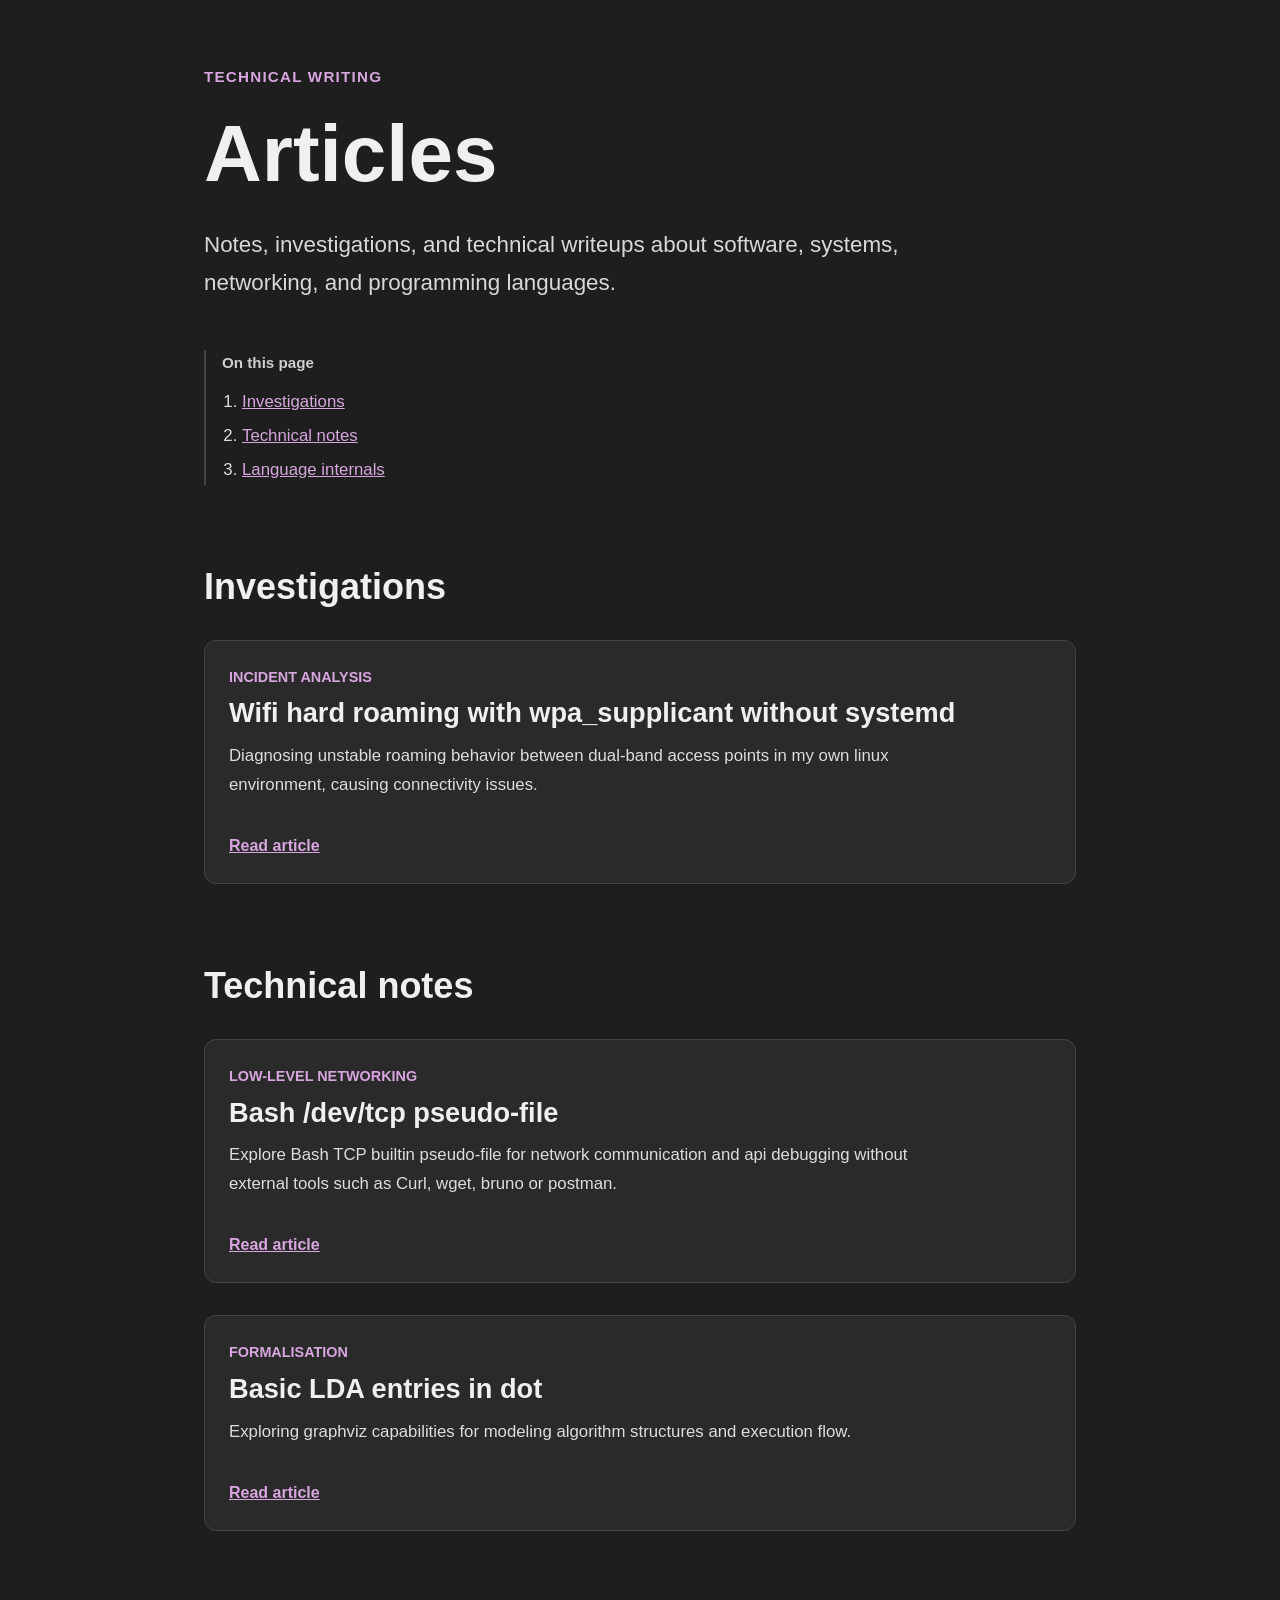
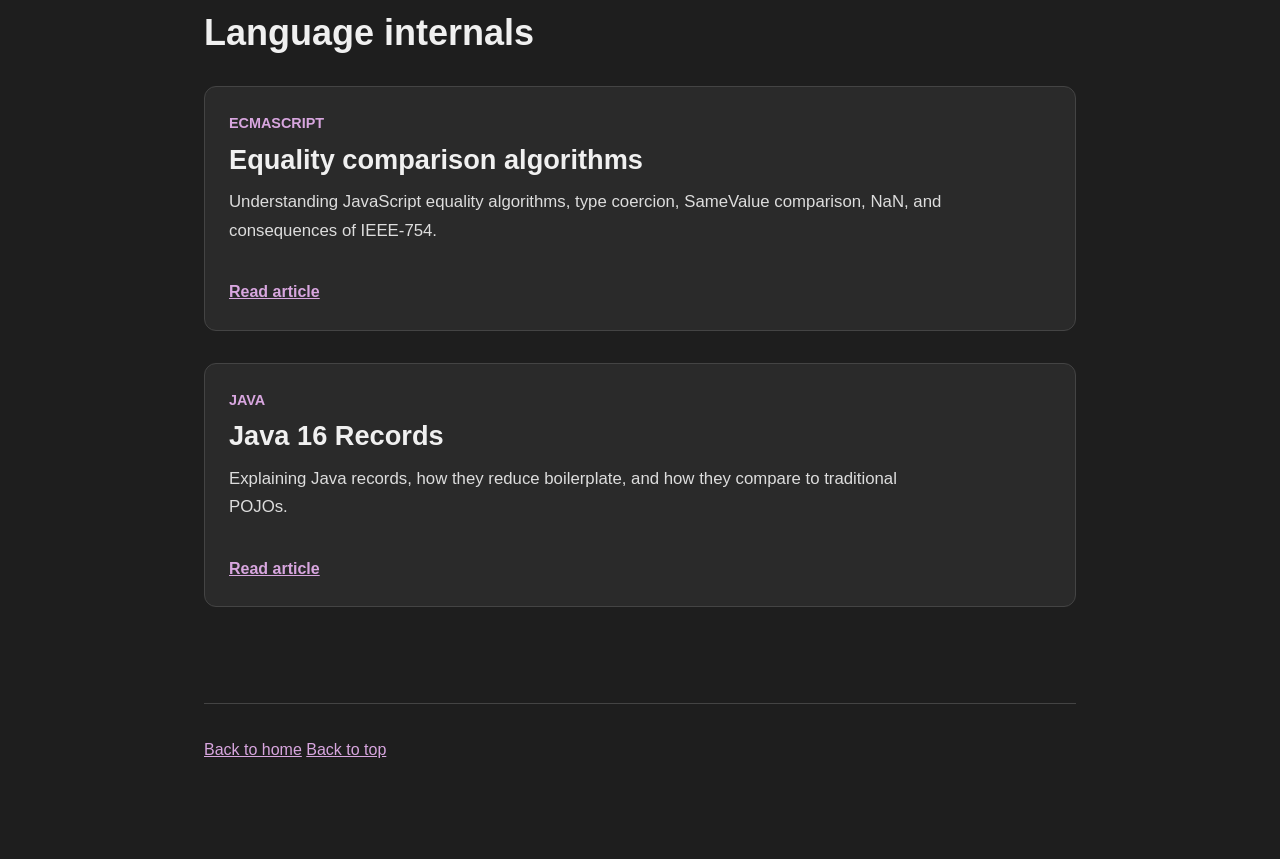
==== articles/index.html @ ea882281 "changes." ====
<!DOCTYPE html>
<html lang="en">

<head>
  <title>Articles — Riley</title>

  <meta charset="UTF-8">
  <meta name="viewport" content="width=device-width, initial-scale=1, user-scalable=yes">

  <link rel="icon" type="image/x-icon" href="/resources/images/favicon-light.ico" media="(prefers-color-scheme: light)">
  <link rel="icon" type="image/x-icon" href="/resources/images/favicon-dark.ico" media="(prefers-color-scheme: dark)">
  <link type="text/plain" rel="author" href="https://Riley-dsv.github.io/humans.txt">

  <link rel="stylesheet" href="../style/colors.css">
  <link rel="stylesheet" href="../style/main.css">
  <link rel="stylesheet" href="../style/layout.css">
  <link rel="stylesheet" href="../style/typography.css">
  <link rel="stylesheet" href="../style/navigation.css">
  <link rel="stylesheet" href="../style/writing.css">
  <link rel="stylesheet" href="../style/footer.css">
</head>

<body>
  <header id="top">
    <p class="eyebrow">Technical writing</p>

    <h1>Articles</h1>

    <p class="subtitle">
      Notes, investigations, and technical writeups about software,
      systems, networking, and programming languages.
    </p>
  </header>

  <nav class="jump-table" aria-labelledby="navigation-title">
    <p id="navigation-title">On this page</p>

    <ol>
      <li><a href="#investigations">Investigations</a></li>
      <li><a href="#technical-notes">Technical notes</a></li>
      <li><a href="#language-notes">Language internals</a></li>
    </ol>
  </nav>

  <main>
    <section id="investigations" aria-labelledby="investigations-title">
      <h2 id="investigations-title">Investigations</h2>

      <article class="writing-card">
        <p class="section-label">Incident Analysis</p>

        <h3>Wifi hard roaming with wpa_supplicant without systemd</h3>

        <p>
          Diagnosing unstable roaming behavior between dual-band access points in my own linux environment, causing
          connectivity issues.
        </p>

        <a class="standalone-link" href="./wifi-hard-roaming-wpa-supplicant-no-systemd.html">
          Read article
        </a>
      </article>
    </section>

    <section id="technical-notes" aria-labelledby="technical-notes-title">
      <h2 id="technical-notes-title">Technical notes</h2>

      <article class="writing-card">
        <p class="section-label">Low-level networking</p>

        <h3>Bash /dev/tcp pseudo-file</h3>

        <p>
          Explore Bash TCP builtin pseudo-file for network communication and api debugging without external tools such
          as Curl, wget, bruno or postman.
        </p>

        <a class="standalone-link" href="./bash-devtcp-pseudo-file.html">
          Read article
        </a>
      </article>

      <article class="writing-card">
        <p class="section-label">Formalisation</p>

        <h3>Basic LDA entries in dot</h3>

        <p>
          Exploring graphviz capabilities for modeling algorithm structures and execution flow.
        </p>

        <a class="standalone-link" href="./basic-lda-entries-in-dot.html">
          Read article
        </a>
      </article>
    </section>

    <section id="language-notes" aria-labelledby="language-notes-title">
      <h2 id="language-notes-title">Language internals</h2>

      <article class="writing-card">
        <p class="section-label">ECMAScript</p>

        <h3>Equality comparison algorithms</h3>

        <p>
          Understanding JavaScript equality algorithms, type coercion,
          SameValue comparison, NaN, and consequences of IEEE-754.
        </p>

        <a class="standalone-link" href="./equality-comparison-algorithms.html">
          Read article
        </a>
      </article>

      <article class="writing-card">
        <p class="section-label">Java</p>

        <h3>Java 16 Records</h3>

        <p>
          Explaining Java records, how they reduce boilerplate,
          and how they compare to traditional POJOs.
        </p>

        <a class="standalone-link" href="./java-16-records.html">
          Read article
        </a>
      </article>
    </section>
  </main>

  <footer>
    <a href="../">Back to home</a>
    <a href="#top">Back to top</a>
  </footer>
</body>

</html>
---- style/colors.css ----
:root
{
  --background: #1e1e1e;
  --surface: #2a2a2a;
  --text: #f0f0f0;
  --accent: #d8a6df;
  --border: #444;
}
---- style/main.css ----
*
{
  box-sizing: border-box;
}

html
{
  scroll-behavior: smooth;
}

body
{
  margin: 0;
  padding: 0;
  background-color: var(--background);
  color: var(--text);
  font-family: Inter, "IBM Plex Sans", sans-serif;
  line-height: 1.7;
}

img
{
  max-width: 100%;
  height: auto;
}

a
{
  color: var(--accent);
}

a:hover
{
  text-decoration: none;
}

a:focus
{
  outline: 2px solid var(--accent);
  outline-offset: 4px;
}

::selection
{
  background-color: var(--accent);
  color: var(--background);
}

abbr
{
  font-style: oblique;
  color: var(--accent);
}
---- style/layout.css ----
body
{
  max-width: 920px;

  margin: 0 auto;
  padding: 4rem 1.5rem 6rem 1.5rem;
}

section
{
  margin-top: 5rem;
}

.project-card
{
  margin-top: 2rem;
}

footer
{
  margin-top: 6rem;
  padding-top: 2rem;

  border-top: 1px solid var(--border);
}

.note {
  margin: 1rem 0;
  padding-left: 1rem;
  border-left: 2px solid var(--accent);
  color: #cfcfcf;
  font-size: 0.95rem;
}
---- style/typography.css ----
h1, h2, h3, h4, p, li, dt, dd
{
  margin-top: 0;
}

h1, h2, h3
{
  font-weight: 700;
  line-height: 1.2;
}

h1
{
  font-size: clamp(3rem, 10vw, 5rem);
  margin-bottom: 1.5rem;
}

h2
{
  margin-bottom: 2rem;
  font-size: 2.25rem;
}

h3
{
  margin-bottom: 1rem;
  font-size: 1.7rem;
}

h4
{
  margin-bottom: 0.75rem;
  font-size: 1.1rem;
}

p, li, dd
{
  color: #dddddd;
  font-size: 1.05rem;
}

.subtitle
{
  max-width: 760px;

  color: #d8d8d8;

  font-size: 1.4rem;
  font-style: normal;
}

.eyebrow
{
  margin-bottom: 1rem;

  color: var(--accent);

  font-size: 0.95rem;
  font-weight: 700;
  text-transform: uppercase;
  letter-spacing: 0.08em;
}

.section-label
{
  margin-bottom: 0.5rem;

  color: var(--accent);

  font-size: 0.9rem;
  font-weight: 700;
  text-transform: uppercase;
}

code
{
  padding: 0.15rem 0.4rem;

  border: 1px solid var(--border);
  border-radius: 6px;

  background-color: var(--surface);

  font-family: "IBM Plex Mono", monospace;
  font-size: 0.95em;
}
---- style/navigation.css ----
.jump-table
{
  margin-top: 3rem;

  padding-left: 1rem;

  border-left: 2px solid var(--border);
}

.jump-table p
{
  margin-bottom: 0.75rem;

  color: #cfcfcf;

  font-size: 0.95rem;
  font-weight: 700;
}

.jump-table ol
{
  margin: 0;
  padding-left: 1.25rem;
}

.jump-table li
{
  margin-top: 0.35rem;
}
---- style/writing.css ----
.writing-card
{
  margin-top: 2rem;
  padding: 1.5rem;

  border: 1px solid var(--border);
  border-radius: 12px;

  background-color: var(--surface);
}

.writing-card h3
{
  margin-bottom: 0.75rem;
}

.writing-card p
{
  max-width: 720px;
}

.entry-list
{
  margin: 0;
  padding-left: 1.5rem;
}

.entry-list li
{
  margin-top: 0.75rem;
}

.entry-list time
{
  display: inline-block;
  min-width: 8.5rem;

  color: var(--accent);

  font-family: "IBM Plex Mono", monospace;
  font-size: 0.95rem;
}

.standalone-link
{
  display: inline-block;
  margin-top: 1rem;
  font-weight: 700;
}
---- style/footer.css ----
footer p
{
  max-width: 760px;
}

footer a
{
  color: var(--accent);
}
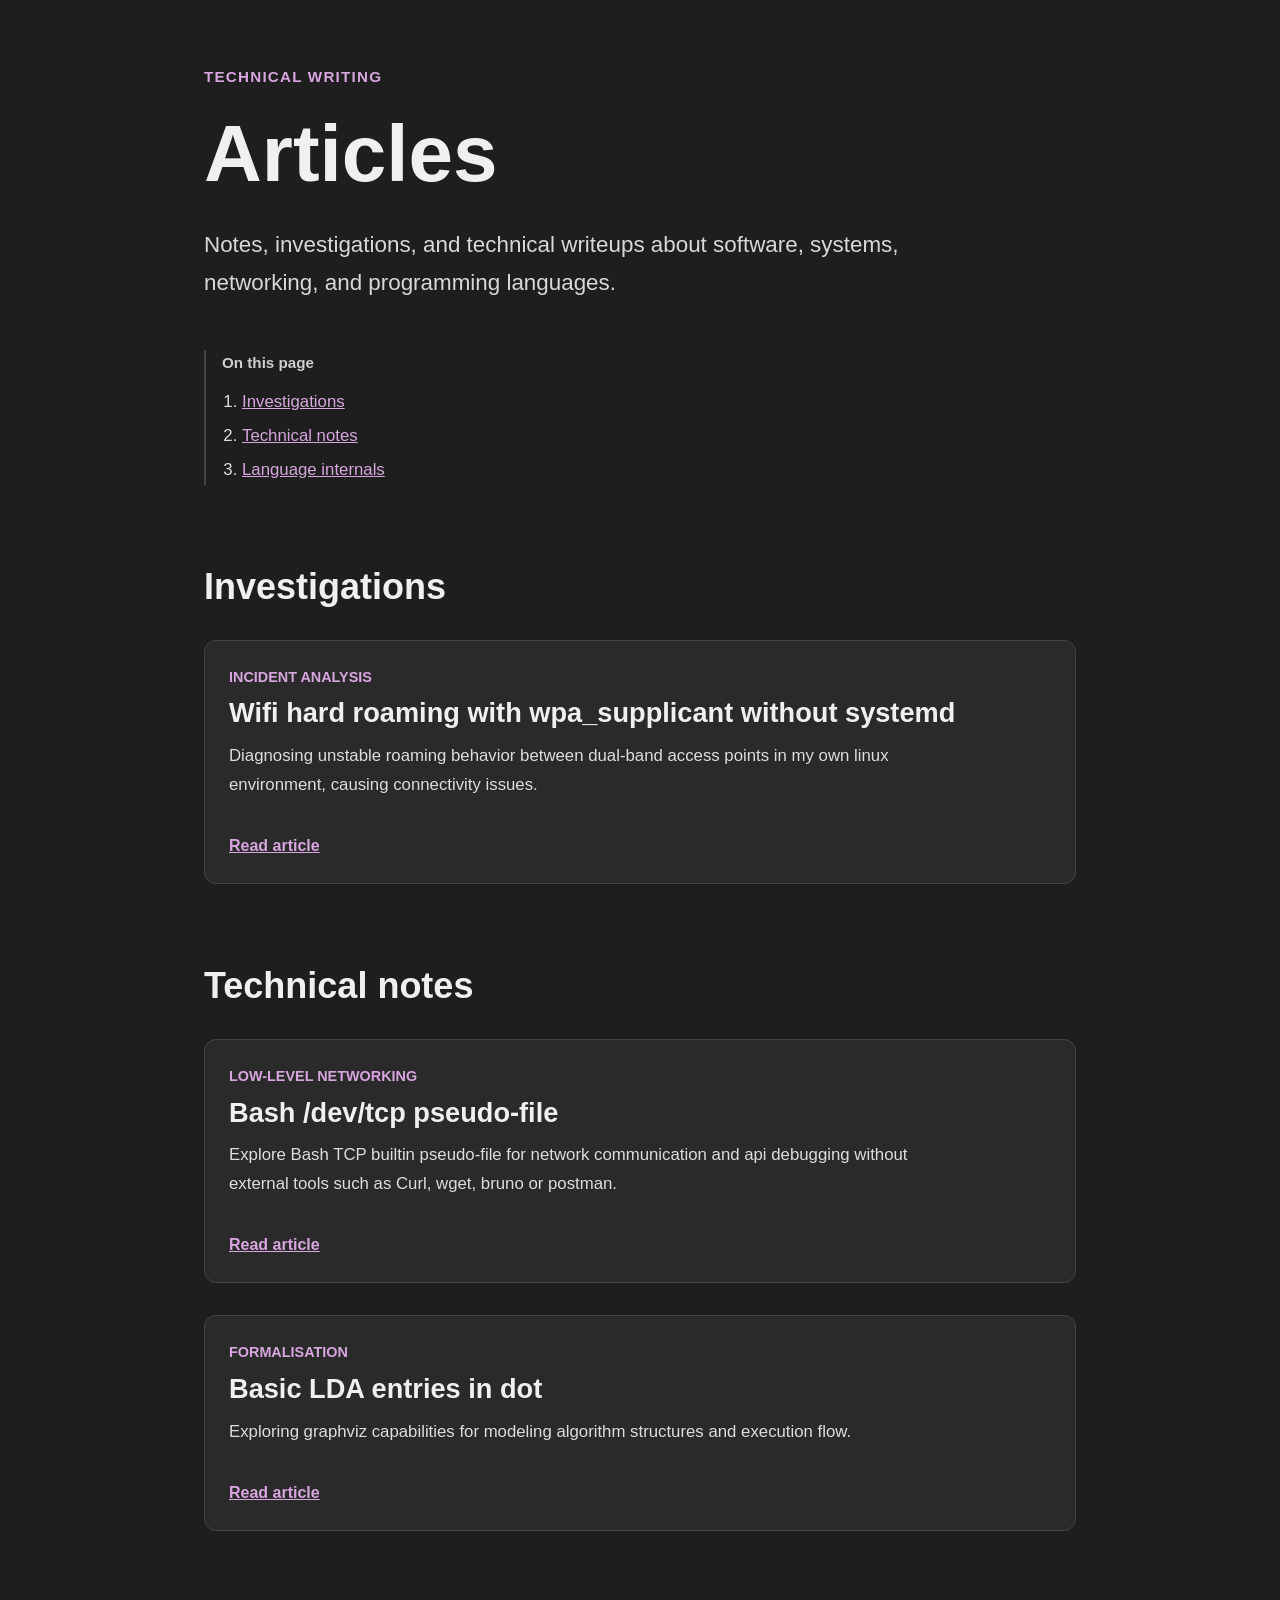
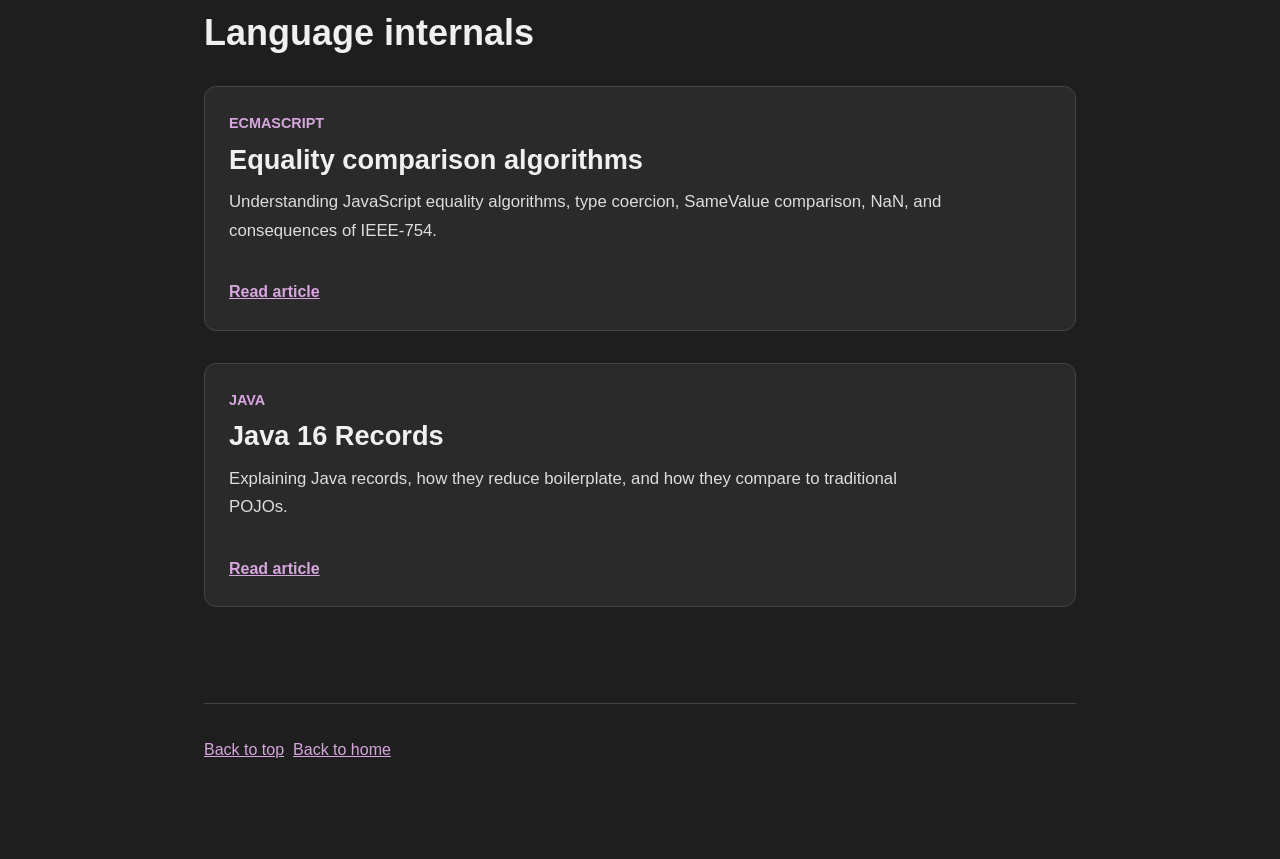
==== commit afe68074: "New article" ====
--- a/articles/index.html
+++ b/articles/index.html
@@ -21,7 +21,7 @@
 </head>
 
 <body>
-  <header id="top">
+  <header>
     <p class="eyebrow">Technical writing</p>
 
     <h1>Articles</h1>
@@ -131,8 +131,8 @@
   </main>
 
   <footer>
+    <a href="#">Back to top</a>&ThickSpace;
     <a href="../">Back to home</a>
-    <a href="#top">Back to top</a>
   </footer>
 </body>
 
